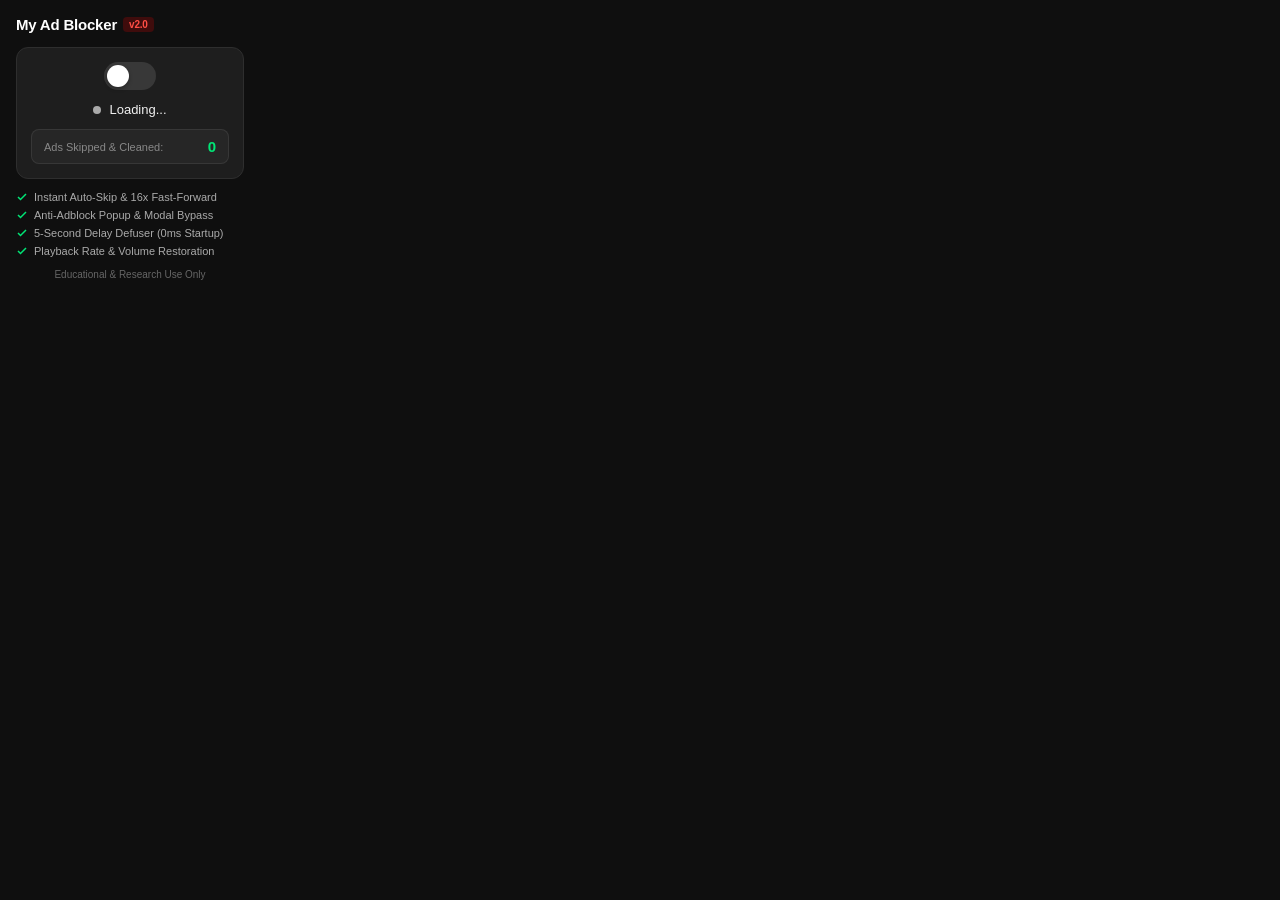
==== popup.html @ 8e55a4da "v2.0: Upgrade YouTube adblocker with auto-skip, anti-adblock bypass, and fast reload optimizations" ====
<!DOCTYPE html>
<html lang="en">
<head>
  <meta charset="UTF-8" />
  <meta name="viewport" content="width=device-width, initial-scale=1.0" />
  <title>My Ad Blocker</title>
  <style>
    * {
      box-sizing: border-box;
      margin: 0;
      padding: 0;
    }

    body {
      width: 260px;
      font-family: -apple-system, BlinkMacSystemFont, "Segoe UI", Roboto, Helvetica, Arial, sans-serif;
      background: #0f0f0f;
      color: #f1f1f1;
      padding: 16px;
      user-select: none;
    }

    .header {
      display: flex;
      align-items: center;
      justify-content: space-between;
      margin-bottom: 14px;
    }

    .title {
      font-size: 15px;
      font-weight: 700;
      letter-spacing: -0.2px;
      color: #ffffff;
      display: flex;
      align-items: center;
      gap: 6px;
    }

    .badge {
      font-size: 10px;
      font-weight: 600;
      background: rgba(255, 0, 0, 0.2);
      color: #ff4e45;
      padding: 2px 6px;
      border-radius: 4px;
    }

    .card {
      background: #1e1e1e;
      border: 1px solid #2e2e2e;
      border-radius: 12px;
      padding: 14px;
      display: flex;
      flex-direction: column;
      align-items: center;
      gap: 12px;
    }

    .status-row {
      display: flex;
      align-items: center;
      gap: 8px;
      font-size: 13px;
      font-weight: 500;
    }

    .dot {
      width: 8px;
      height: 8px;
      border-radius: 50%;
      background: #aaa;
      transition: background 0.3s ease;
    }

    .dot.active {
      background: #00e676;
      box-shadow: 0 0 8px rgba(0, 230, 118, 0.6);
    }

    .dot.disabled {
      background: #ff5252;
      box-shadow: 0 0 8px rgba(255, 82, 82, 0.5);
    }

    /* Modern Toggle Switch */
    .switch {
      position: relative;
      display: inline-block;
      width: 52px;
      height: 28px;
    }

    .switch input {
      display: none;
    }

    .slider {
      position: absolute;
      cursor: pointer;
      inset: 0;
      background-color: #383838;
      transition: background-color 0.25s ease;
      border-radius: 28px;
    }

    .slider:before {
      position: absolute;
      content: "";
      height: 22px;
      width: 22px;
      left: 3px;
      bottom: 3px;
      background-color: #ffffff;
      transition: transform 0.25s cubic-bezier(0.4, 0, 0.2, 1);
      border-radius: 50%;
      box-shadow: 0 2px 4px rgba(0, 0, 0, 0.3);
    }

    input:checked + .slider {
      background-color: #cc0000;
    }

    input:checked + .slider:before {
      transform: translateX(24px);
    }

    .stats-box {
      width: 100%;
      background: rgba(255, 255, 255, 0.04);
      border: 1px solid rgba(255, 255, 255, 0.08);
      border-radius: 8px;
      padding: 8px 12px;
      display: flex;
      justify-content: space-between;
      align-items: center;
    }

    .stat-label {
      font-size: 11px;
      color: #888;
    }

    .stat-num {
      font-size: 15px;
      font-weight: 700;
      color: #00e676;
    }

    .features {
      margin-top: 12px;
      display: flex;
      flex-direction: column;
      gap: 6px;
      font-size: 11px;
      color: #aaa;
    }

    .feature-item {
      display: flex;
      align-items: center;
      gap: 6px;
    }

    .feature-item svg {
      width: 12px;
      height: 12px;
      color: #00e676;
      flex-shrink: 0;
    }

    .footer {
      margin-top: 12px;
      font-size: 10px;
      text-align: center;
      color: #666;
    }
  </style>
</head>
<body>
  <div class="header">
    <div class="title">
      My Ad Blocker
      <span class="badge">v2.0</span>
    </div>
  </div>

  <div class="card">
    <label class="switch">
      <input type="checkbox" id="toggle" />
      <span class="slider"></span>
    </label>

    <div class="status-row">
      <span class="dot" id="status-dot"></span>
      <span id="status">Loading...</span>
    </div>

    <div class="stats-box">
      <span class="stat-label">Ads Skipped & Cleaned:</span>
      <span class="stat-num" id="stat-count">0</span>
    </div>
  </div>

  <div class="features">
    <div class="feature-item">
      <svg viewBox="0 0 24 24" fill="none" stroke="currentColor" stroke-width="3">
        <polyline points="20 6 9 17 4 12"></polyline>
      </svg>
      <span>Instant Auto-Skip & 16x Fast-Forward</span>
    </div>
    <div class="feature-item">
      <svg viewBox="0 0 24 24" fill="none" stroke="currentColor" stroke-width="3">
        <polyline points="20 6 9 17 4 12"></polyline>
      </svg>
      <span>Anti-Adblock Popup & Modal Bypass</span>
    </div>
    <div class="feature-item">
      <svg viewBox="0 0 24 24" fill="none" stroke="currentColor" stroke-width="3">
        <polyline points="20 6 9 17 4 12"></polyline>
      </svg>
      <span>5-Second Delay Defuser (0ms Startup)</span>
    </div>
    <div class="feature-item">
      <svg viewBox="0 0 24 24" fill="none" stroke="currentColor" stroke-width="3">
        <polyline points="20 6 9 17 4 12"></polyline>
      </svg>
      <span>Playback Rate & Volume Restoration</span>
    </div>
  </div>

  <div class="footer">Educational & Research Use Only</div>

  <script src="popup.js"></script>
</body>
</html>
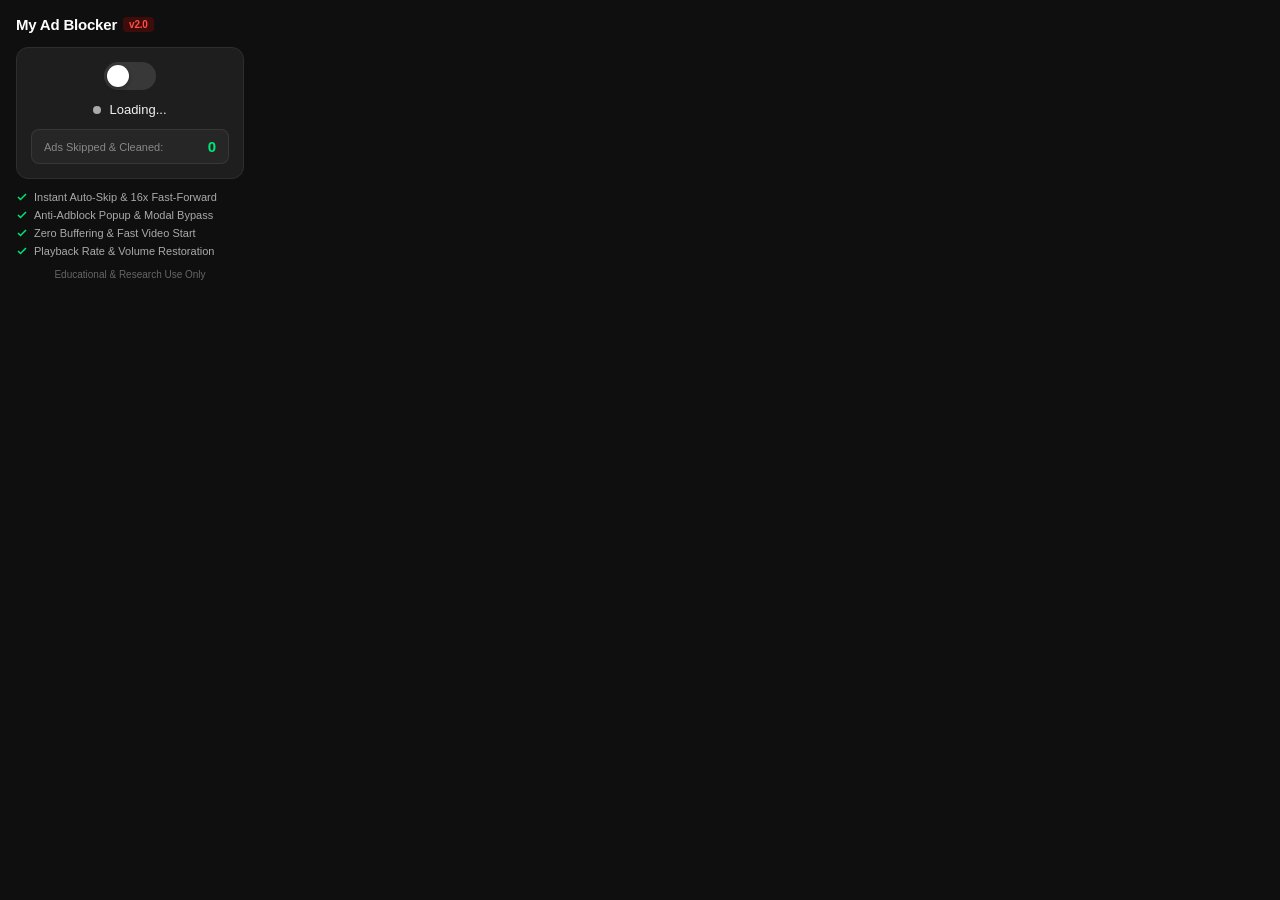
==== commit accebdfb: "Clean up code and remove unnecessary comments" ====
--- a/popup.html
+++ b/popup.html
@@ -83,7 +83,6 @@
       box-shadow: 0 0 8px rgba(255, 82, 82, 0.5);
     }
 
-    /* Modern Toggle Switch */
     .switch {
       position: relative;
       display: inline-block;
@@ -219,7 +218,7 @@
       <svg viewBox="0 0 24 24" fill="none" stroke="currentColor" stroke-width="3">
         <polyline points="20 6 9 17 4 12"></polyline>
       </svg>
-      <span>5-Second Delay Defuser (0ms Startup)</span>
+      <span>Zero Buffering & Fast Video Start</span>
     </div>
     <div class="feature-item">
       <svg viewBox="0 0 24 24" fill="none" stroke="currentColor" stroke-width="3">
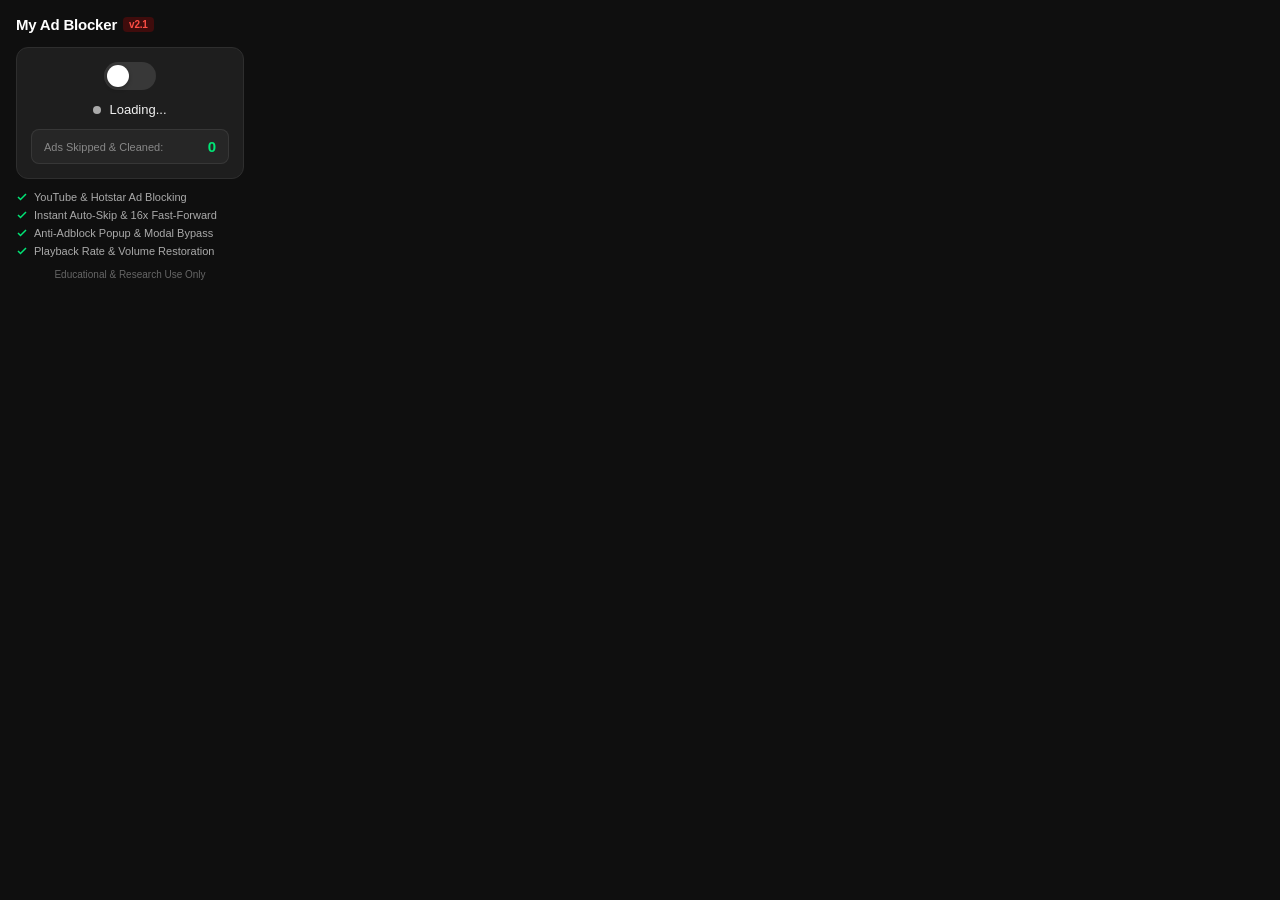
==== commit 61c99bc6: "v2.1: Add Disney+ Hotstar ad-blocking support" ====
--- a/popup.html
+++ b/popup.html
@@ -180,7 +180,7 @@
   <div class="header">
     <div class="title">
       My Ad Blocker
-      <span class="badge">v2.0</span>
+      <span class="badge">v2.1</span>
     </div>
   </div>
 
@@ -206,6 +206,12 @@
       <svg viewBox="0 0 24 24" fill="none" stroke="currentColor" stroke-width="3">
         <polyline points="20 6 9 17 4 12"></polyline>
       </svg>
+      <span>YouTube & Hotstar Ad Blocking</span>
+    </div>
+    <div class="feature-item">
+      <svg viewBox="0 0 24 24" fill="none" stroke="currentColor" stroke-width="3">
+        <polyline points="20 6 9 17 4 12"></polyline>
+      </svg>
       <span>Instant Auto-Skip & 16x Fast-Forward</span>
     </div>
     <div class="feature-item">
@@ -213,12 +219,6 @@
         <polyline points="20 6 9 17 4 12"></polyline>
       </svg>
       <span>Anti-Adblock Popup & Modal Bypass</span>
-    </div>
-    <div class="feature-item">
-      <svg viewBox="0 0 24 24" fill="none" stroke="currentColor" stroke-width="3">
-        <polyline points="20 6 9 17 4 12"></polyline>
-      </svg>
-      <span>Zero Buffering & Fast Video Start</span>
     </div>
     <div class="feature-item">
       <svg viewBox="0 0 24 24" fill="none" stroke="currentColor" stroke-width="3">
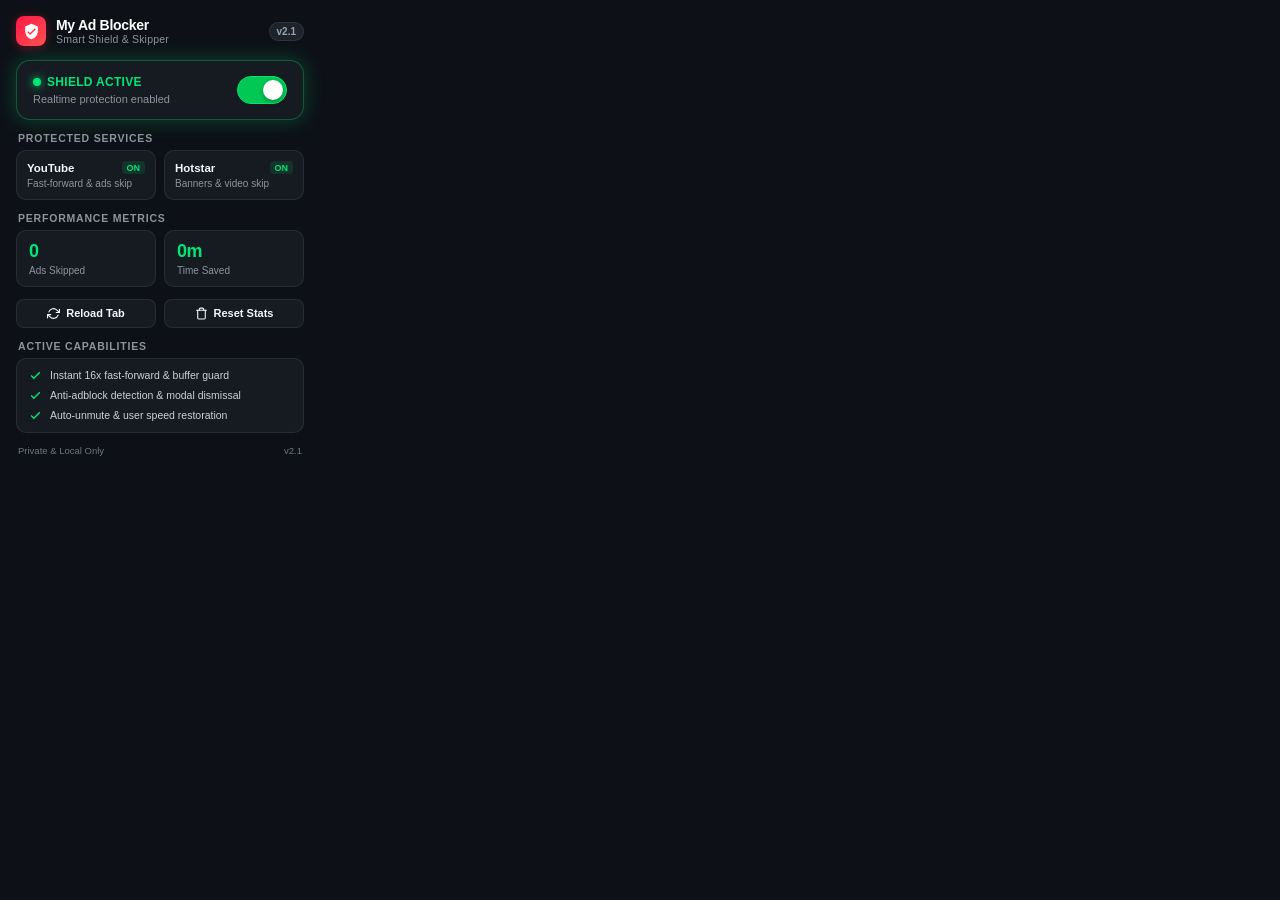
==== commit 33dd4fd3: "update" ====
--- a/popup.html
+++ b/popup.html
@@ -5,19 +5,36 @@
   <meta name="viewport" content="width=device-width, initial-scale=1.0" />
   <title>My Ad Blocker</title>
   <style>
+    :root {
+      --bg-primary: #0d1117;
+      --bg-secondary: #161b22;
+      --bg-card: rgba(255, 255, 255, 0.04);
+      --bg-card-hover: rgba(255, 255, 255, 0.07);
+      --border-color: rgba(255, 255, 255, 0.08);
+      --border-color-active: rgba(0, 230, 118, 0.3);
+      --text-main: #f0f6fc;
+      --text-muted: #8b949e;
+      --accent-green: #00e676;
+      --accent-green-glow: rgba(0, 230, 118, 0.25);
+      --accent-red: #ff5252;
+      --accent-red-glow: rgba(255, 82, 82, 0.25);
+      --accent-blue: #38bdf8;
+    }
+
     * {
       box-sizing: border-box;
       margin: 0;
       padding: 0;
+      font-family: -apple-system, BlinkMacSystemFont, "Segoe UI", Roboto, "Helvetica Neue", Arial, sans-serif;
     }
 
     body {
-      width: 260px;
-      font-family: -apple-system, BlinkMacSystemFont, "Segoe UI", Roboto, Helvetica, Arial, sans-serif;
-      background: #0f0f0f;
-      color: #f1f1f1;
+      width: 320px;
+      background: var(--bg-primary);
+      color: var(--text-main);
       padding: 16px;
       user-select: none;
+      -webkit-font-smoothing: antialiased;
     }
 
     .header {
@@ -27,209 +44,445 @@
       margin-bottom: 14px;
     }
 
-    .title {
-      font-size: 15px;
+    .brand {
+      display: flex;
+      align-items: center;
+      gap: 10px;
+    }
+
+    .brand-icon {
+      width: 30px;
+      height: 30px;
+      border-radius: 8px;
+      background: linear-gradient(135deg, #ff1744 0%, #ff5252 100%);
+      display: flex;
+      align-items: center;
+      justify-content: center;
+      box-shadow: 0 2px 10px rgba(255, 23, 68, 0.35);
+    }
+
+    .brand-icon svg {
+      width: 17px;
+      height: 17px;
+      fill: #ffffff;
+    }
+
+    .brand-info h1 {
+      font-size: 14px;
       font-weight: 700;
-      letter-spacing: -0.2px;
+      letter-spacing: -0.3px;
       color: #ffffff;
-      display: flex;
+      line-height: 1.2;
+    }
+
+    .brand-info p {
+      font-size: 10.5px;
+      color: var(--text-muted);
+      letter-spacing: 0.2px;
+    }
+
+    .version-tag {
+      font-size: 10px;
+      font-weight: 700;
+      padding: 3px 7px;
+      border-radius: 999px;
+      background: rgba(255, 255, 255, 0.08);
+      color: #94a3b8;
+      border: 1px solid var(--border-color);
+    }
+
+    .hero-card {
+      background: var(--bg-secondary);
+      border: 1px solid var(--border-color);
+      border-radius: 14px;
+      padding: 14px 16px;
+      display: flex;
+      align-items: center;
+      justify-content: space-between;
+      margin-bottom: 12px;
+      transition: all 0.25s ease;
+      position: relative;
+      overflow: hidden;
+    }
+
+    .hero-card.active {
+      border-color: var(--border-color-active);
+      box-shadow: 0 0 20px var(--accent-green-glow);
+    }
+
+    .hero-card.disabled {
+      border-color: rgba(255, 82, 82, 0.2);
+    }
+
+    .hero-left {
+      display: flex;
+      flex-direction: column;
+      gap: 4px;
+    }
+
+    .status-badge {
+      display: inline-flex;
       align-items: center;
       gap: 6px;
-    }
-
-    .badge {
-      font-size: 10px;
-      font-weight: 600;
-      background: rgba(255, 0, 0, 0.2);
-      color: #ff4e45;
-      padding: 2px 6px;
-      border-radius: 4px;
-    }
-
-    .card {
-      background: #1e1e1e;
-      border: 1px solid #2e2e2e;
-      border-radius: 12px;
-      padding: 14px;
-      display: flex;
-      flex-direction: column;
-      align-items: center;
-      gap: 12px;
-    }
-
-    .status-row {
-      display: flex;
-      align-items: center;
-      gap: 8px;
-      font-size: 13px;
-      font-weight: 500;
-    }
-
-    .dot {
+      font-size: 12px;
+      font-weight: 700;
+      letter-spacing: 0.3px;
+    }
+
+    .status-badge .dot {
       width: 8px;
       height: 8px;
       border-radius: 50%;
-      background: #aaa;
-      transition: background 0.3s ease;
-    }
-
-    .dot.active {
-      background: #00e676;
-      box-shadow: 0 0 8px rgba(0, 230, 118, 0.6);
-    }
-
-    .dot.disabled {
-      background: #ff5252;
-      box-shadow: 0 0 8px rgba(255, 82, 82, 0.5);
+      background: var(--text-muted);
+      transition: all 0.3s cubic-bezier(0.4, 0, 0.2, 1);
+    }
+
+    .hero-card.active .status-badge {
+      color: var(--accent-green);
+    }
+
+    .hero-card.active .status-badge .dot {
+      background: var(--accent-green);
+      box-shadow: 0 0 10px var(--accent-green);
+    }
+
+    .hero-card.disabled .status-badge {
+      color: var(--accent-red);
+    }
+
+    .hero-card.disabled .status-badge .dot {
+      background: var(--accent-red);
+      box-shadow: 0 0 10px var(--accent-red);
+    }
+
+    .hero-desc {
+      font-size: 11px;
+      color: var(--text-muted);
     }
 
     .switch {
       position: relative;
       display: inline-block;
-      width: 52px;
+      width: 50px;
       height: 28px;
+      flex-shrink: 0;
     }
 
     .switch input {
-      display: none;
+      opacity: 0;
+      width: 0;
+      height: 0;
     }
 
     .slider {
       position: absolute;
       cursor: pointer;
       inset: 0;
-      background-color: #383838;
+      background-color: #2d3748;
       transition: background-color 0.25s ease;
       border-radius: 28px;
+      border: 1px solid rgba(255, 255, 255, 0.1);
     }
 
     .slider:before {
       position: absolute;
       content: "";
-      height: 22px;
-      width: 22px;
+      height: 20px;
+      width: 20px;
       left: 3px;
       bottom: 3px;
       background-color: #ffffff;
       transition: transform 0.25s cubic-bezier(0.4, 0, 0.2, 1);
       border-radius: 50%;
-      box-shadow: 0 2px 4px rgba(0, 0, 0, 0.3);
+      box-shadow: 0 2px 5px rgba(0, 0, 0, 0.3);
     }
 
     input:checked + .slider {
-      background-color: #cc0000;
+      background-color: #00c853;
+      border-color: #00e676;
     }
 
     input:checked + .slider:before {
-      transform: translateX(24px);
-    }
-
-    .stats-box {
-      width: 100%;
-      background: rgba(255, 255, 255, 0.04);
-      border: 1px solid rgba(255, 255, 255, 0.08);
+      transform: translateX(22px);
+    }
+
+    .section-title {
+      font-size: 10.5px;
+      font-weight: 700;
+      text-transform: uppercase;
+      letter-spacing: 0.8px;
+      color: var(--text-muted);
+      margin: 12px 2px 6px 2px;
+    }
+
+    .platforms-grid {
+      display: grid;
+      grid-template-columns: 1fr 1fr;
+      gap: 8px;
+      margin-bottom: 12px;
+    }
+
+    .platform-card {
+      background: var(--bg-secondary);
+      border: 1px solid var(--border-color);
+      border-radius: 10px;
+      padding: 10px;
+      display: flex;
+      flex-direction: column;
+      gap: 4px;
+      transition: background 0.2s;
+    }
+
+    .platform-card:hover {
+      background: var(--bg-card-hover);
+    }
+
+    .platform-top {
+      display: flex;
+      align-items: center;
+      justify-content: space-between;
+    }
+
+    .platform-name {
+      font-size: 11.5px;
+      font-weight: 600;
+      color: var(--text-main);
+    }
+
+    .platform-pill {
+      font-size: 9px;
+      font-weight: 700;
+      padding: 1.5px 5px;
+      border-radius: 4px;
+      background: rgba(0, 230, 118, 0.12);
+      color: var(--accent-green);
+      transition: all 0.2s;
+    }
+
+    .platform-pill.off {
+      background: rgba(255, 82, 82, 0.12);
+      color: var(--accent-red);
+    }
+
+    .platform-detail {
+      font-size: 10px;
+      color: var(--text-muted);
+    }
+
+    .metrics-grid {
+      display: grid;
+      grid-template-columns: 1fr 1fr;
+      gap: 8px;
+      margin-bottom: 12px;
+    }
+
+    .metric-card {
+      background: var(--bg-secondary);
+      border: 1px solid var(--border-color);
+      border-radius: 10px;
+      padding: 10px 12px;
+      display: flex;
+      flex-direction: column;
+      gap: 2px;
+    }
+
+    .metric-num {
+      font-size: 18px;
+      font-weight: 800;
+      color: var(--accent-green);
+      letter-spacing: -0.5px;
+      line-height: 1.2;
+    }
+
+    .metric-title {
+      font-size: 10px;
+      color: var(--text-muted);
+      font-weight: 500;
+    }
+
+    .action-row {
+      display: flex;
+      gap: 8px;
+      margin-bottom: 12px;
+    }
+
+    .btn {
+      flex: 1;
+      background: var(--bg-secondary);
+      border: 1px solid var(--border-color);
+      color: var(--text-main);
+      padding: 7px 10px;
       border-radius: 8px;
-      padding: 8px 12px;
-      display: flex;
-      justify-content: space-between;
-      align-items: center;
-    }
-
-    .stat-label {
       font-size: 11px;
-      color: #888;
-    }
-
-    .stat-num {
-      font-size: 15px;
-      font-weight: 700;
-      color: #00e676;
-    }
-
-    .features {
-      margin-top: 12px;
+      font-weight: 600;
+      display: flex;
+      align-items: center;
+      justify-content: center;
+      gap: 6px;
+      cursor: pointer;
+      transition: all 0.15s ease;
+    }
+
+    .btn:hover {
+      background: var(--bg-card-hover);
+      border-color: rgba(255, 255, 255, 0.16);
+    }
+
+    .btn:active {
+      transform: scale(0.98);
+    }
+
+    .btn svg {
+      width: 13px;
+      height: 13px;
+      fill: none;
+      stroke: currentColor;
+      stroke-width: 2;
+      stroke-linecap: round;
+      stroke-linejoin: round;
+    }
+
+    .features-list {
+      background: var(--bg-secondary);
+      border: 1px solid var(--border-color);
+      border-radius: 10px;
+      padding: 10px 12px;
       display: flex;
       flex-direction: column;
-      gap: 6px;
-      font-size: 11px;
-      color: #aaa;
+      gap: 7px;
     }
 
     .feature-item {
       display: flex;
       align-items: center;
-      gap: 6px;
+      gap: 8px;
+      font-size: 10.5px;
+      color: #c9d1d9;
     }
 
     .feature-item svg {
-      width: 12px;
-      height: 12px;
-      color: #00e676;
+      width: 13px;
+      height: 13px;
+      color: var(--accent-green);
       flex-shrink: 0;
     }
 
     .footer {
       margin-top: 12px;
-      font-size: 10px;
-      text-align: center;
-      color: #666;
+      display: flex;
+      align-items: center;
+      justify-content: space-between;
+      font-size: 9.5px;
+      color: #6e7681;
+      padding: 0 2px;
     }
   </style>
 </head>
 <body>
   <div class="header">
-    <div class="title">
-      My Ad Blocker
-      <span class="badge">v2.1</span>
-    </div>
-  </div>
-
-  <div class="card">
+    <div class="brand">
+      <div class="brand-icon">
+        <svg viewBox="0 0 24 24">
+          <path d="M12 1L3 5v6c0 5.55 3.84 10.74 9 12 5.16-1.26 9-6.45 9-12V5l-9-4zm-2 16l-4-4 1.41-1.41L10 14.17l6.59-6.59L18 9l-8 8z"/>
+        </svg>
+      </div>
+      <div class="brand-info">
+        <h1>My Ad Blocker</h1>
+        <p>Smart Shield & Skipper</p>
+      </div>
+    </div>
+    <span class="version-tag">v2.1</span>
+  </div>
+
+  <div class="hero-card active" id="hero-card">
+    <div class="hero-left">
+      <div class="status-badge">
+        <span class="dot" id="status-dot"></span>
+        <span id="status-text">SHIELD ACTIVE</span>
+      </div>
+      <span class="hero-desc" id="hero-desc">Realtime protection enabled</span>
+    </div>
     <label class="switch">
-      <input type="checkbox" id="toggle" />
+      <input type="checkbox" id="toggle" checked />
       <span class="slider"></span>
     </label>
-
-    <div class="status-row">
-      <span class="dot" id="status-dot"></span>
-      <span id="status">Loading...</span>
-    </div>
-
-    <div class="stats-box">
-      <span class="stat-label">Ads Skipped & Cleaned:</span>
-      <span class="stat-num" id="stat-count">0</span>
-    </div>
-  </div>
-
-  <div class="features">
+  </div>
+
+  <div class="section-title">Protected Services</div>
+  <div class="platforms-grid">
+    <div class="platform-card">
+      <div class="platform-top">
+        <span class="platform-name">YouTube</span>
+        <span class="platform-pill" id="yt-pill">ON</span>
+      </div>
+      <span class="platform-detail">Fast-forward & ads skip</span>
+    </div>
+    <div class="platform-card">
+      <div class="platform-top">
+        <span class="platform-name">Hotstar</span>
+        <span class="platform-pill" id="hotstar-pill">ON</span>
+      </div>
+      <span class="platform-detail">Banners & video skip</span>
+    </div>
+  </div>
+
+  <div class="section-title">Performance Metrics</div>
+  <div class="metrics-grid">
+    <div class="metric-card">
+      <span class="metric-num" id="stat-count">0</span>
+      <span class="metric-title">Ads Skipped</span>
+    </div>
+    <div class="metric-card">
+      <span class="metric-num" id="stat-time">0m</span>
+      <span class="metric-title">Time Saved</span>
+    </div>
+  </div>
+
+  <div class="action-row">
+    <button class="btn" id="reload-btn" title="Reload current tab to apply changes immediately">
+      <svg viewBox="0 0 24 24">
+        <polyline points="23 4 23 10 17 10"></polyline>
+        <polyline points="1 20 1 14 7 14"></polyline>
+        <path d="M3.51 9a9 9 0 0 1 14.85-3.36L23 10M1 14l4.64 4.36A9 9 0 0 0 20.49 15"></path>
+      </svg>
+      Reload Tab
+    </button>
+    <button class="btn" id="reset-btn" title="Reset counter stats">
+      <svg viewBox="0 0 24 24">
+        <path d="M3 6h18"></path>
+        <path d="M19 6v14a2 2 0 0 1-2 2H7a2 2 0 0 1-2-2V6m3 0V4a2 2 0 0 1 2-2h4a2 2 0 0 1 2 2v2"></path>
+      </svg>
+      Reset Stats
+    </button>
+  </div>
+
+  <div class="section-title">Active Capabilities</div>
+  <div class="features-list">
     <div class="feature-item">
-      <svg viewBox="0 0 24 24" fill="none" stroke="currentColor" stroke-width="3">
+      <svg viewBox="0 0 24 24" fill="none" stroke="currentColor" stroke-width="2.5">
         <polyline points="20 6 9 17 4 12"></polyline>
       </svg>
-      <span>YouTube & Hotstar Ad Blocking</span>
+      <span>Instant 16x fast-forward & buffer guard</span>
     </div>
     <div class="feature-item">
-      <svg viewBox="0 0 24 24" fill="none" stroke="currentColor" stroke-width="3">
+      <svg viewBox="0 0 24 24" fill="none" stroke="currentColor" stroke-width="2.5">
         <polyline points="20 6 9 17 4 12"></polyline>
       </svg>
-      <span>Instant Auto-Skip & 16x Fast-Forward</span>
+      <span>Anti-adblock detection & modal dismissal</span>
     </div>
     <div class="feature-item">
-      <svg viewBox="0 0 24 24" fill="none" stroke="currentColor" stroke-width="3">
+      <svg viewBox="0 0 24 24" fill="none" stroke="currentColor" stroke-width="2.5">
         <polyline points="20 6 9 17 4 12"></polyline>
       </svg>
-      <span>Anti-Adblock Popup & Modal Bypass</span>
-    </div>
-    <div class="feature-item">
-      <svg viewBox="0 0 24 24" fill="none" stroke="currentColor" stroke-width="3">
-        <polyline points="20 6 9 17 4 12"></polyline>
-      </svg>
-      <span>Playback Rate & Volume Restoration</span>
-    </div>
-  </div>
-
-  <div class="footer">Educational & Research Use Only</div>
+      <span>Auto-unmute & user speed restoration</span>
+    </div>
+  </div>
+
+  <div class="footer">
+    <span>Private & Local Only</span>
+    <span>v2.1</span>
+  </div>
 
   <script src="popup.js"></script>
 </body>
-</html>
+</html>
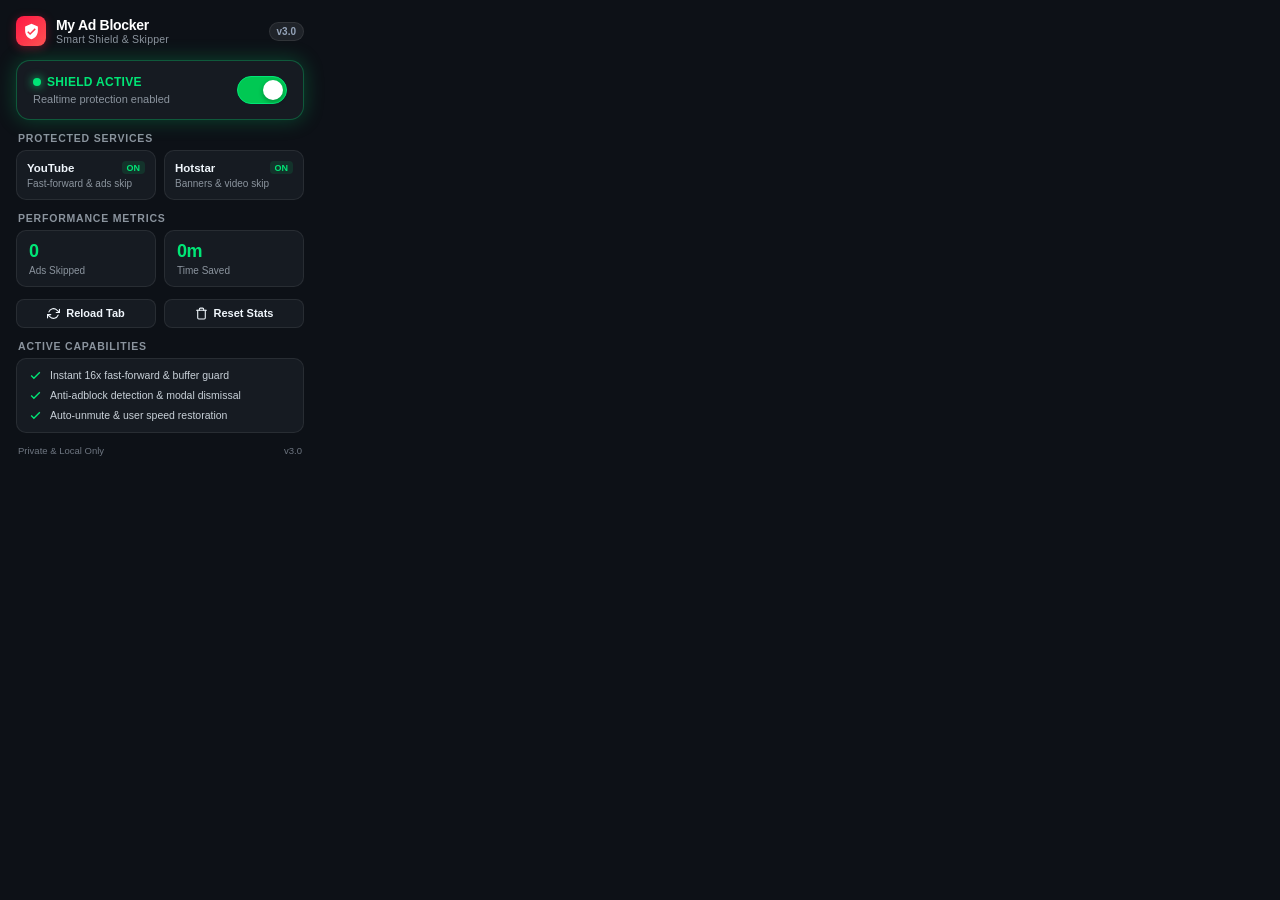
==== commit 9a7985fe: "update" ====
--- a/popup.html
+++ b/popup.html
@@ -391,7 +391,7 @@
         <p>Smart Shield & Skipper</p>
       </div>
     </div>
-    <span class="version-tag">v2.1</span>
+    <span class="version-tag">v3.0</span>
   </div>
 
   <div class="hero-card active" id="hero-card">
@@ -480,7 +480,7 @@
 
   <div class="footer">
     <span>Private & Local Only</span>
-    <span>v2.1</span>
+    <span>v3.0</span>
   </div>
 
   <script src="popup.js"></script>
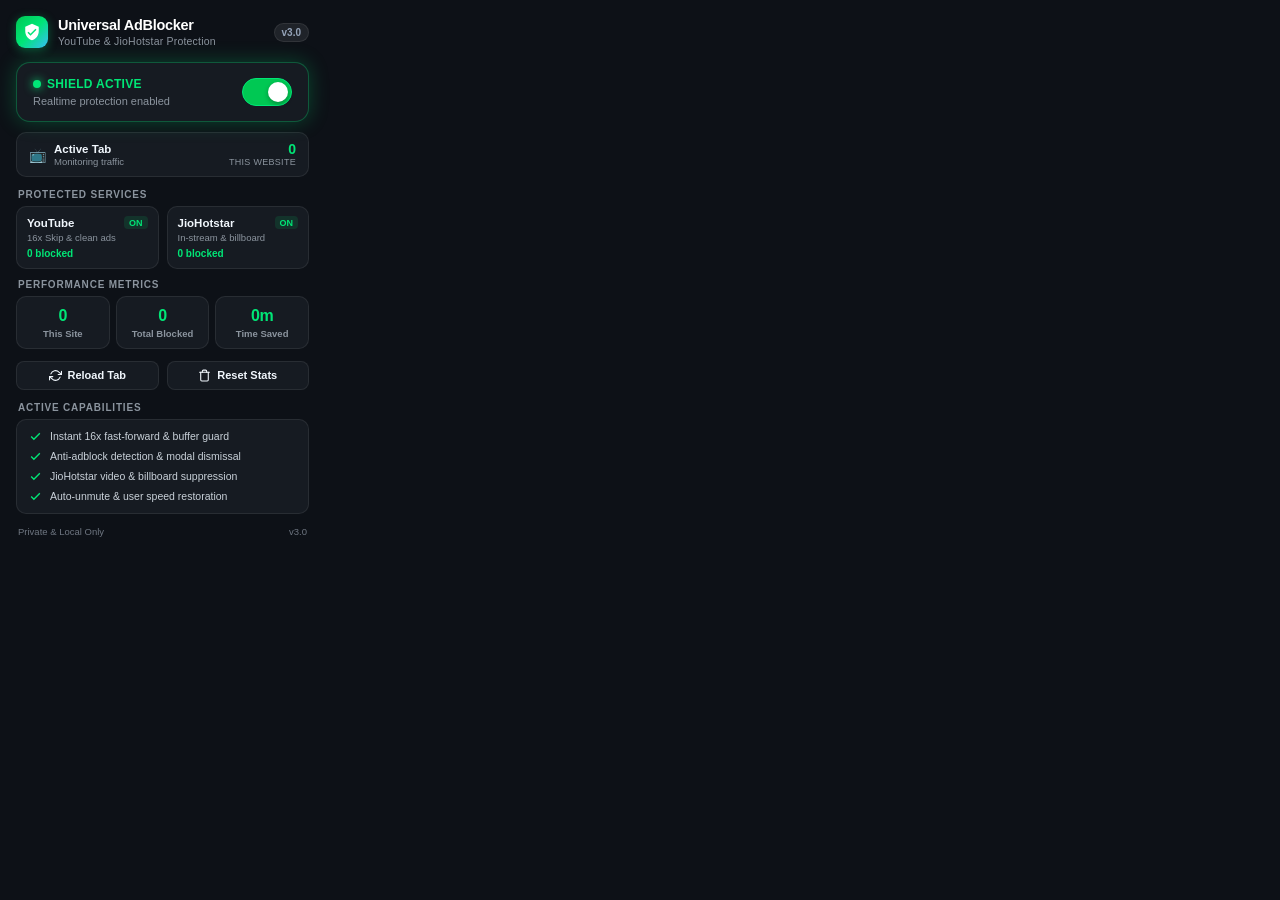
==== commit 1b13f668: "update" ====
--- a/popup.html
+++ b/popup.html
@@ -3,7 +3,7 @@
 <head>
   <meta charset="UTF-8" />
   <meta name="viewport" content="width=device-width, initial-scale=1.0" />
-  <title>My Ad Blocker</title>
+  <title>Universal AdBlocker</title>
   <style>
     :root {
       --bg-primary: #0d1117;
@@ -29,7 +29,7 @@
     }
 
     body {
-      width: 320px;
+      width: 325px;
       background: var(--bg-primary);
       color: var(--text-main);
       padding: 16px;
@@ -51,24 +51,24 @@
     }
 
     .brand-icon {
-      width: 30px;
-      height: 30px;
-      border-radius: 8px;
-      background: linear-gradient(135deg, #ff1744 0%, #ff5252 100%);
+      width: 32px;
+      height: 32px;
+      border-radius: 9px;
+      background: linear-gradient(135deg, #00c853 0%, #00e676 50%, #38bdf8 100%);
       display: flex;
       align-items: center;
       justify-content: center;
-      box-shadow: 0 2px 10px rgba(255, 23, 68, 0.35);
+      box-shadow: 0 2px 10px rgba(0, 230, 118, 0.35);
     }
 
     .brand-icon svg {
-      width: 17px;
-      height: 17px;
+      width: 18px;
+      height: 18px;
       fill: #ffffff;
     }
 
     .brand-info h1 {
-      font-size: 14px;
+      font-size: 14.5px;
       font-weight: 700;
       letter-spacing: -0.3px;
       color: #ffffff;
@@ -99,7 +99,7 @@
       display: flex;
       align-items: center;
       justify-content: space-between;
-      margin-bottom: 12px;
+      margin-bottom: 10px;
       transition: all 0.25s ease;
       position: relative;
       overflow: hidden;
@@ -206,30 +206,90 @@
       transform: translateX(22px);
     }
 
+    .site-bar {
+      background: var(--bg-secondary);
+      border: 1px solid var(--border-color);
+      border-radius: 10px;
+      padding: 9px 12px;
+      display: flex;
+      align-items: center;
+      justify-content: space-between;
+      margin-bottom: 12px;
+    }
+
+    .site-bar-left {
+      display: flex;
+      align-items: center;
+      gap: 8px;
+    }
+
+    .site-icon {
+      font-size: 14px;
+      display: flex;
+      align-items: center;
+    }
+
+    .site-info {
+      display: flex;
+      flex-direction: column;
+      gap: 1px;
+    }
+
+    .site-domain {
+      font-size: 11.5px;
+      font-weight: 700;
+      color: var(--text-main);
+    }
+
+    .site-status {
+      font-size: 9.5px;
+      color: var(--text-muted);
+    }
+
+    .site-count-badge {
+      display: flex;
+      flex-direction: column;
+      align-items: flex-end;
+    }
+
+    .site-count-num {
+      font-size: 14px;
+      font-weight: 800;
+      color: var(--accent-green);
+      line-height: 1.1;
+    }
+
+    .site-count-lbl {
+      font-size: 9px;
+      color: var(--text-muted);
+      text-transform: uppercase;
+      letter-spacing: 0.3px;
+    }
+
     .section-title {
-      font-size: 10.5px;
+      font-size: 10px;
       font-weight: 700;
       text-transform: uppercase;
       letter-spacing: 0.8px;
       color: var(--text-muted);
-      margin: 12px 2px 6px 2px;
+      margin: 10px 2px 6px 2px;
     }
 
     .platforms-grid {
       display: grid;
       grid-template-columns: 1fr 1fr;
       gap: 8px;
-      margin-bottom: 12px;
+      margin-bottom: 10px;
     }
 
     .platform-card {
       background: var(--bg-secondary);
       border: 1px solid var(--border-color);
       border-radius: 10px;
-      padding: 10px;
+      padding: 9px 10px;
       display: flex;
       flex-direction: column;
-      gap: 4px;
+      gap: 3px;
       transition: background 0.2s;
     }
 
@@ -265,14 +325,21 @@
     }
 
     .platform-detail {
+      font-size: 9.5px;
+      color: var(--text-muted);
+    }
+
+    .platform-count {
       font-size: 10px;
-      color: var(--text-muted);
+      font-weight: 700;
+      color: var(--accent-green);
+      margin-top: 2px;
     }
 
     .metrics-grid {
       display: grid;
-      grid-template-columns: 1fr 1fr;
-      gap: 8px;
+      grid-template-columns: 1fr 1fr 1fr;
+      gap: 6px;
       margin-bottom: 12px;
     }
 
@@ -280,24 +347,26 @@
       background: var(--bg-secondary);
       border: 1px solid var(--border-color);
       border-radius: 10px;
-      padding: 10px 12px;
+      padding: 9px 6px;
       display: flex;
       flex-direction: column;
+      align-items: center;
+      text-align: center;
       gap: 2px;
     }
 
     .metric-num {
-      font-size: 18px;
+      font-size: 16px;
       font-weight: 800;
       color: var(--accent-green);
-      letter-spacing: -0.5px;
+      letter-spacing: -0.3px;
       line-height: 1.2;
     }
 
     .metric-title {
-      font-size: 10px;
-      color: var(--text-muted);
-      font-weight: 500;
+      font-size: 9.5px;
+      color: var(--text-muted);
+      font-weight: 600;
     }
 
     .action-row {
@@ -387,8 +456,8 @@
         </svg>
       </div>
       <div class="brand-info">
-        <h1>My Ad Blocker</h1>
-        <p>Smart Shield & Skipper</p>
+        <h1>Universal AdBlocker</h1>
+        <p>YouTube & JioHotstar Protection</p>
       </div>
     </div>
     <span class="version-tag">v3.0</span>
@@ -408,6 +477,20 @@
     </label>
   </div>
 
+  <div class="site-bar" id="site-bar">
+    <div class="site-bar-left">
+      <span class="site-icon" id="site-icon">📺</span>
+      <div class="site-info">
+        <span class="site-domain" id="site-domain">Active Tab</span>
+        <span class="site-status" id="site-status">Monitoring traffic</span>
+      </div>
+    </div>
+    <div class="site-count-badge">
+      <span class="site-count-num" id="site-count">0</span>
+      <span class="site-count-lbl">This Website</span>
+    </div>
+  </div>
+
   <div class="section-title">Protected Services</div>
   <div class="platforms-grid">
     <div class="platform-card">
@@ -415,22 +498,28 @@
         <span class="platform-name">YouTube</span>
         <span class="platform-pill" id="yt-pill">ON</span>
       </div>
-      <span class="platform-detail">Fast-forward & ads skip</span>
+      <span class="platform-detail">16x Skip & clean ads</span>
+      <span class="platform-count" id="yt-count">0 blocked</span>
     </div>
     <div class="platform-card">
       <div class="platform-top">
-        <span class="platform-name">Hotstar</span>
+        <span class="platform-name">JioHotstar</span>
         <span class="platform-pill" id="hotstar-pill">ON</span>
       </div>
-      <span class="platform-detail">Banners & video skip</span>
+      <span class="platform-detail">In-stream & billboard</span>
+      <span class="platform-count" id="hotstar-count">0 blocked</span>
     </div>
   </div>
 
   <div class="section-title">Performance Metrics</div>
   <div class="metrics-grid">
     <div class="metric-card">
+      <span class="metric-num" id="stat-site-count">0</span>
+      <span class="metric-title">This Site</span>
+    </div>
+    <div class="metric-card">
       <span class="metric-num" id="stat-count">0</span>
-      <span class="metric-title">Ads Skipped</span>
+      <span class="metric-title">Total Blocked</span>
     </div>
     <div class="metric-card">
       <span class="metric-num" id="stat-time">0m</span>
@@ -474,6 +563,12 @@
       <svg viewBox="0 0 24 24" fill="none" stroke="currentColor" stroke-width="2.5">
         <polyline points="20 6 9 17 4 12"></polyline>
       </svg>
+      <span>JioHotstar video & billboard suppression</span>
+    </div>
+    <div class="feature-item">
+      <svg viewBox="0 0 24 24" fill="none" stroke="currentColor" stroke-width="2.5">
+        <polyline points="20 6 9 17 4 12"></polyline>
+      </svg>
       <span>Auto-unmute & user speed restoration</span>
     </div>
   </div>
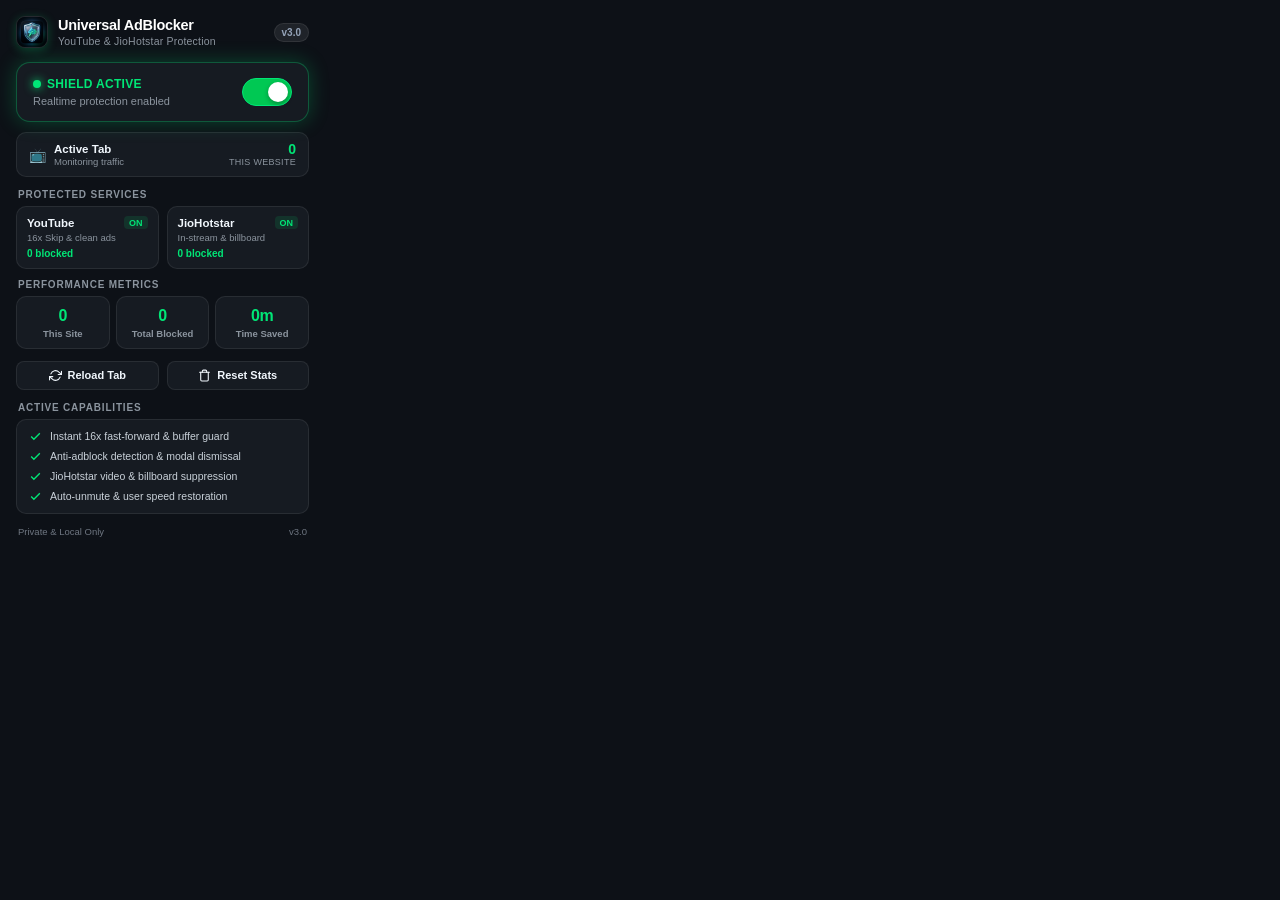
==== commit 5f20b1b2: "update" ====
--- a/popup.html
+++ b/popup.html
@@ -54,17 +54,19 @@
       width: 32px;
       height: 32px;
       border-radius: 9px;
-      background: linear-gradient(135deg, #00c853 0%, #00e676 50%, #38bdf8 100%);
+      overflow: hidden;
       display: flex;
       align-items: center;
       justify-content: center;
-      box-shadow: 0 2px 10px rgba(0, 230, 118, 0.35);
-    }
-
-    .brand-icon svg {
-      width: 18px;
-      height: 18px;
-      fill: #ffffff;
+      box-shadow: 0 2px 10px rgba(0, 230, 118, 0.25);
+      border: 1px solid rgba(255, 255, 255, 0.1);
+    }
+
+    .brand-icon img {
+      width: 100%;
+      height: 100%;
+      object-fit: cover;
+      display: block;
     }
 
     .brand-info h1 {
@@ -451,9 +453,7 @@
   <div class="header">
     <div class="brand">
       <div class="brand-icon">
-        <svg viewBox="0 0 24 24">
-          <path d="M12 1L3 5v6c0 5.55 3.84 10.74 9 12 5.16-1.26 9-6.45 9-12V5l-9-4zm-2 16l-4-4 1.41-1.41L10 14.17l6.59-6.59L18 9l-8 8z"/>
-        </svg>
+        <img src="icons/icon48.png" alt="Logo" width="32" height="32" />
       </div>
       <div class="brand-info">
         <h1>Universal AdBlocker</h1>
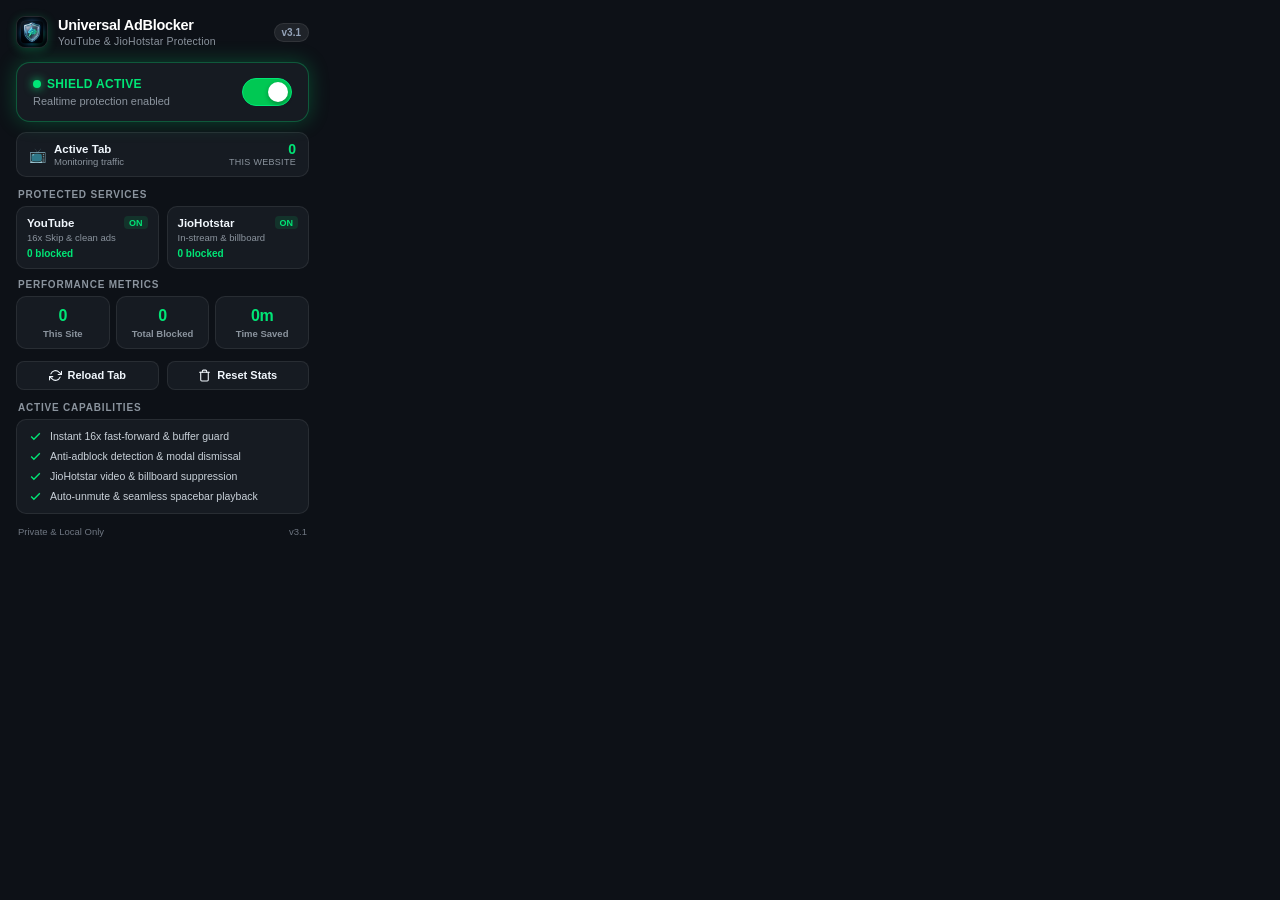
==== commit f5773245: "update" ====
--- a/popup.html
+++ b/popup.html
@@ -460,7 +460,7 @@
         <p>YouTube & JioHotstar Protection</p>
       </div>
     </div>
-    <span class="version-tag">v3.0</span>
+    <span class="version-tag">v3.1</span>
   </div>
 
   <div class="hero-card active" id="hero-card">
@@ -569,15 +569,15 @@
       <svg viewBox="0 0 24 24" fill="none" stroke="currentColor" stroke-width="2.5">
         <polyline points="20 6 9 17 4 12"></polyline>
       </svg>
-      <span>Auto-unmute & user speed restoration</span>
+      <span>Auto-unmute & seamless spacebar playback</span>
     </div>
   </div>
 
   <div class="footer">
     <span>Private & Local Only</span>
-    <span>v3.0</span>
+    <span>v3.1</span>
   </div>
 
   <script src="popup.js"></script>
 </body>
-</html>+</html>
